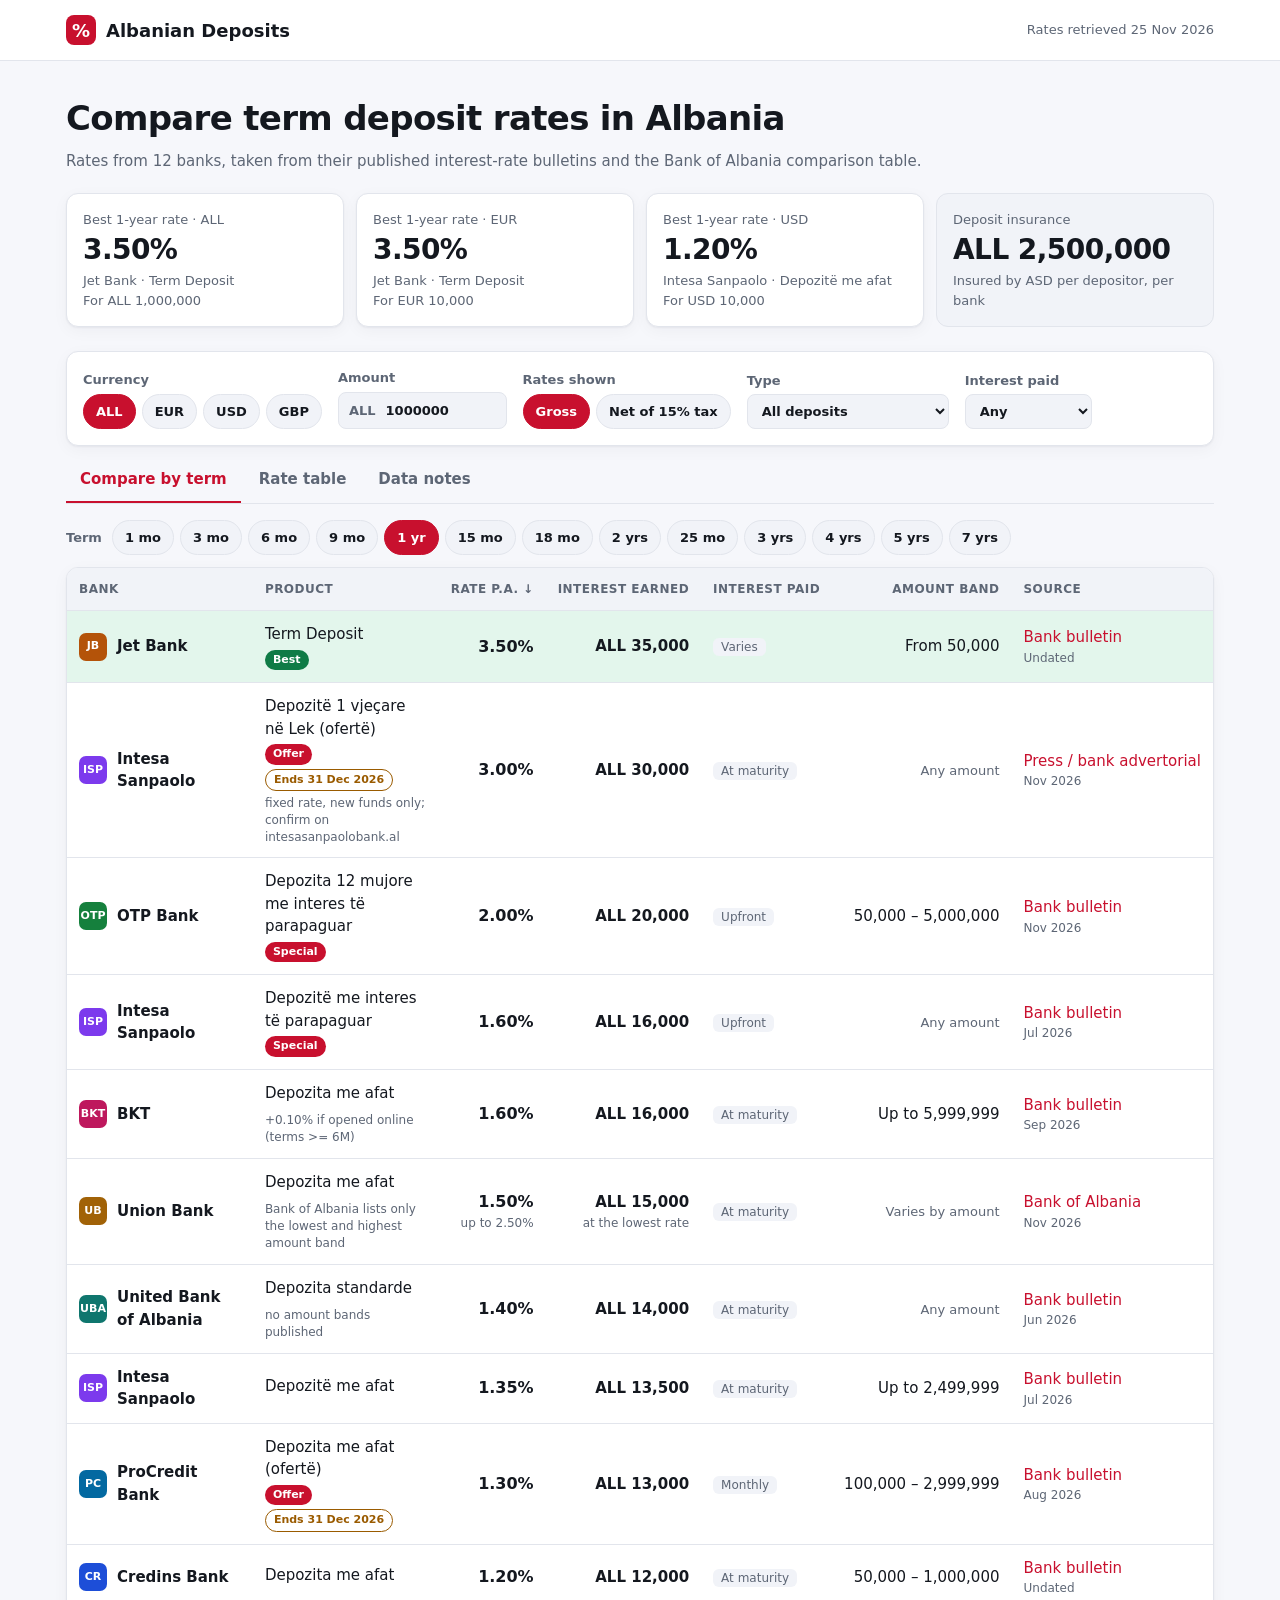
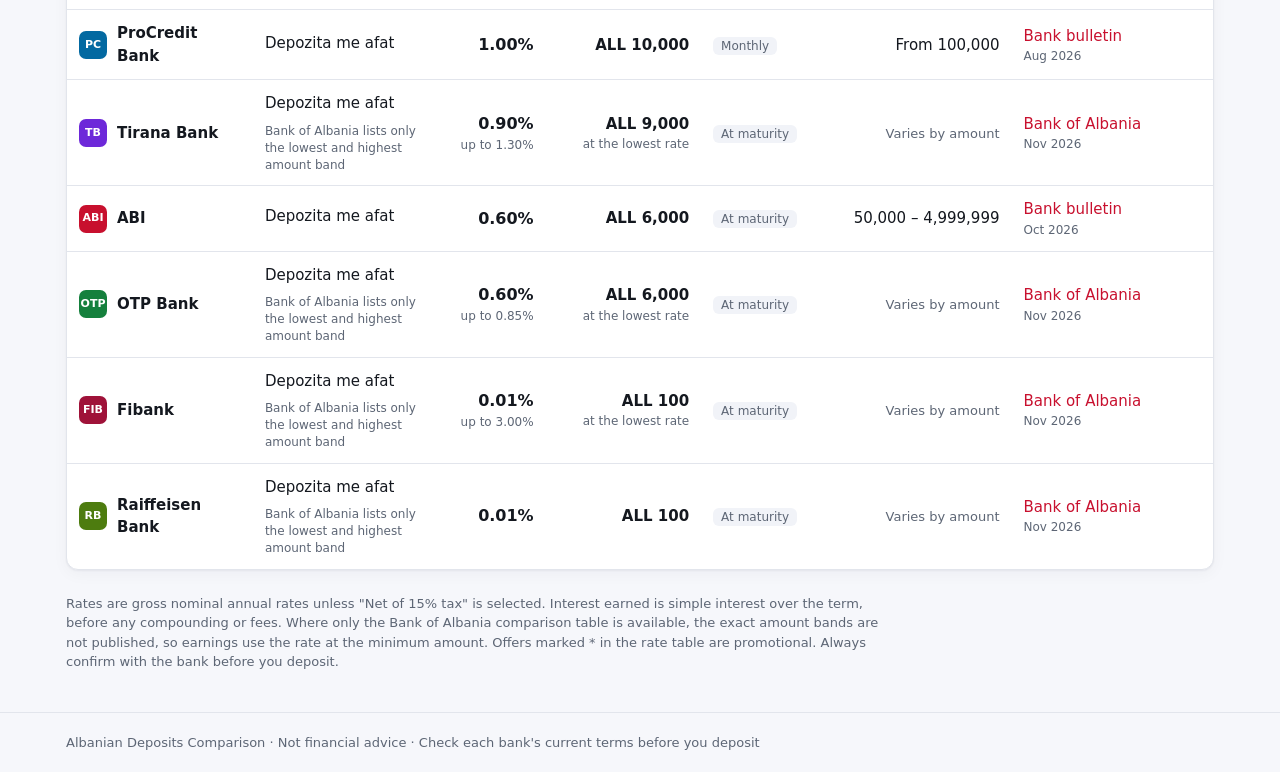
==== Albania Deposit comparison/index.html @ 75907c81 "Move site into 'Albania Deposit comparison' folder Co-Authored-By: Claude Opus 5.5 <noreply@anthropi" ====
<!doctype html>
<html lang="en">
<head>
  <meta charset="utf-8">
  <meta name="viewport" content="width=device-width, initial-scale=1">
  <title>Albanian Deposits Comparison</title>
  <meta name="description" content="Compare term deposit rates across Albanian banks in ALL, EUR, USD and GBP.">
  <link rel="stylesheet" href="styles.css">
</head>
<body>
  <header class="site-header">
    <div class="wrap header-inner">
      <a class="brand" href="#">
        <span class="brand-mark" aria-hidden="true">%</span> Albanian Deposits
      </a>
      <span class="updated" id="updated"></span>
    </div>
  </header>

  <main class="wrap">
    <section class="hero">
      <h1>Compare term deposit rates in Albania</h1>
      <p>Rates from <span id="bankCount"></span> banks, taken from their published interest-rate bulletins and the Bank of Albania comparison table.</p>
    </section>

    <section class="highlights" id="highlights" aria-label="Top 12-month rates"></section>

    <section class="controls" aria-label="Your deposit">
      <div class="field">
        <span>Currency</span>
        <div class="chips" id="ccy" role="radiogroup"></div>
      </div>
      <label class="field">
        <span>Amount</span>
        <div class="input-prefix"><span class="cur" id="ccyLabel"></span><input type="number" id="amount" min="0" step="1000"></div>
      </label>
      <div class="field">
        <span>Rates shown</span>
        <div class="chips" id="taxMode" role="radiogroup">
          <button class="chip" role="radio" aria-checked="true" data-v="gross">Gross</button>
          <button class="chip" role="radio" aria-checked="false" data-v="net">Net of 15% tax</button>
        </div>
      </div>
      <label class="field">
        <span>Type</span>
        <select id="category">
          <option value="">All deposits</option>
          <option value="standard">Standard only</option>
          <option value="offer">Offers &amp; specials only</option>
        </select>
      </label>
      <label class="field">
        <span>Interest paid</span>
        <select id="paid"><option value="">Any</option></select>
      </label>
      <p class="insure" id="insure" hidden></p>
    </section>

    <nav class="tabs" role="tablist">
      <button class="tab active" role="tab" aria-selected="true" data-tab="compare">Compare by term</button>
      <button class="tab" role="tab" aria-selected="false" data-tab="matrix">Rate table</button>
      <button class="tab" role="tab" aria-selected="false" data-tab="notes">Data notes</button>
    </nav>

    <section class="panel" id="panel-compare">
      <div class="term-row">
        <span class="term-label">Term</span>
        <div class="chips" id="terms" role="radiogroup"></div>
      </div>
      <div class="table-wrap">
        <table class="rates" id="tdTable">
          <thead>
            <tr>
              <th data-sort="bank">Bank</th>
              <th data-sort="product">Product</th>
              <th data-sort="rate" class="num sorted desc">Rate p.a.</th>
              <th data-sort="earn" class="num">Interest earned</th>
              <th data-sort="payment">Interest paid</th>
              <th data-sort="amin" class="num">Amount band</th>
              <th data-sort="sourceDate">Source</th>
            </tr>
          </thead>
          <tbody></tbody>
        </table>
      </div>
    </section>

    <section class="panel" id="panel-matrix" hidden>
      <p class="hint">Best rate each bank offers for your amount, by term. The best rate in each column is outlined; darker cells pay more.</p>
      <div class="table-wrap">
        <table class="rates matrix" id="mxTable"><thead></thead><tbody></tbody></table>
      </div>
    </section>

    <section class="panel" id="panel-notes" hidden>
      <div class="notes-grid" id="notes"></div>
    </section>

    <p class="disclaimer" id="disclaimer"></p>
  </main>

  <footer class="site-footer">
    <div class="wrap">Albanian Deposits Comparison · Not financial advice · Check each bank's current terms before you deposit</div>
  </footer>

  <script src="data/rates.js"></script>
  <script src="data/notes.js"></script>
  <script src="app.js"></script>
</body>
</html>
---- Albania Deposit comparison/styles.css ----
:root {
  --bg: #f6f7fb;
  --surface: #ffffff;
  --surface-2: #f1f3f8;
  --text: #14181f;
  --muted: #5d6675;
  --border: #e2e5ec;
  --accent: #c8102e;
  --accent-soft: #fde8eb;
  --best: #0f7b46;
  --best-soft: #e3f6ec;
  --warn: #9a5b00;
  --heat: 200, 16, 46;
  --radius: 12px;
  --shadow: 0 1px 2px rgba(16, 24, 40, .05), 0 4px 16px rgba(16, 24, 40, .04);
}
@media (prefers-color-scheme: dark) {
  :root {
    --bg: #0e1116;
    --surface: #161a21;
    --surface-2: #1d222b;
    --text: #e8ebf0;
    --muted: #9aa3b2;
    --border: #2a303b;
    --accent: #ff6b7f;
    --accent-soft: #3a1c22;
    --best: #4ccf8c;
    --best-soft: #143326;
    --warn: #e0a84a;
    --heat: 255, 107, 127;
    --shadow: none;
  }
}

* { box-sizing: border-box; }
html { -webkit-text-size-adjust: 100%; }
body {
  margin: 0;
  background: var(--bg);
  color: var(--text);
  font: 15px/1.5 system-ui, -apple-system, "Segoe UI", Roboto, sans-serif;
}
.wrap { max-width: 1180px; margin: 0 auto; padding: 0 16px; }

.site-header { background: var(--surface); border-bottom: 1px solid var(--border); }
.header-inner { display: flex; align-items: center; justify-content: space-between; height: 60px; gap: 12px; }
.brand { display: flex; align-items: center; gap: 10px; font-weight: 700; font-size: 18px; color: var(--text); text-decoration: none; }
.brand-mark {
  display: grid; place-items: center; width: 30px; height: 30px; border-radius: 8px;
  background: var(--accent); color: #fff; font-weight: 800;
}
.updated { color: var(--muted); font-size: 13px; }

.hero { padding: 32px 0 20px; }
.hero h1 { margin: 0 0 6px; font-size: clamp(24px, 4vw, 34px); letter-spacing: -.02em; }
.hero p { margin: 0; color: var(--muted); }

.highlights { display: grid; grid-template-columns: repeat(auto-fit, minmax(220px, 1fr)); gap: 12px; margin-bottom: 24px; }
.card {
  background: var(--surface); border: 1px solid var(--border); border-radius: var(--radius);
  padding: 16px; box-shadow: var(--shadow);
}
.card .label { color: var(--muted); font-size: 13px; }
.card .value { font-size: 28px; font-weight: 700; letter-spacing: -.02em; font-variant-numeric: tabular-nums; }
.card .sub { font-size: 13px; color: var(--muted); }

.tabs { display: flex; gap: 4px; border-bottom: 1px solid var(--border); margin-bottom: 16px; overflow-x: auto; }
.tab {
  background: none; border: 0; padding: 10px 14px; font: inherit; font-weight: 600; color: var(--muted);
  border-bottom: 2px solid transparent; cursor: pointer; white-space: nowrap;
}
.tab:hover { color: var(--text); }
.tab.active { color: var(--accent); border-bottom-color: var(--accent); }

.controls {
  display: flex; flex-wrap: wrap; gap: 16px; align-items: flex-end;
  background: var(--surface); border: 1px solid var(--border); border-radius: var(--radius);
  padding: 16px; margin-bottom: 12px; box-shadow: var(--shadow);
}
.field { display: flex; flex-direction: column; gap: 4px; font-size: 13px; color: var(--muted); font-weight: 600; }
.field.check { flex-direction: row; align-items: center; gap: 8px; color: var(--text); font-weight: 500; padding-bottom: 8px; }
.field input[type=number], .field input[type=search], .field select {
  font: inherit; color: var(--text); background: var(--surface-2); border: 1px solid var(--border);
  border-radius: 8px; padding: 8px 10px; min-width: 0;
}
.field input[type=search] { width: 200px; }
.input-prefix { display: flex; align-items: center; background: var(--surface-2); border: 1px solid var(--border); border-radius: 8px; }
.input-prefix .cur { padding-left: 10px; color: var(--muted); }
.input-prefix input { border: 0 !important; background: transparent !important; width: 130px; }
input:focus-visible, select:focus-visible, button:focus-visible { outline: 2px solid var(--accent); outline-offset: 1px; }
.input-prefix:focus-within { outline: 2px solid var(--accent); outline-offset: 1px; }
.input-prefix input:focus-visible { outline: none; }
input[type=checkbox] { accent-color: var(--accent); width: 16px; height: 16px; }

.chips { display: flex; flex-wrap: wrap; gap: 6px; }
.chip {
  font: inherit; font-size: 13px; font-weight: 600; padding: 7px 12px; border-radius: 999px;
  border: 1px solid var(--border); background: var(--surface-2); color: var(--text); cursor: pointer;
}
.chip[aria-checked=true] { background: var(--accent); border-color: var(--accent); color: #fff; }

.table-wrap {
  background: var(--surface); border: 1px solid var(--border); border-radius: var(--radius);
  overflow-x: auto; box-shadow: var(--shadow);
}
table.rates { width: 100%; border-collapse: collapse; font-variant-numeric: tabular-nums; }
.rates th, .rates td { padding: 12px 12px; text-align: left; border-bottom: 1px solid var(--border); white-space: nowrap; }
.rates th {
  font-size: 12px; text-transform: uppercase; letter-spacing: .04em; color: var(--muted);
  background: var(--surface-2); position: sticky; top: 0; user-select: none;
}
.rates th[data-sort] { cursor: pointer; }
.rates th[data-sort]:hover { color: var(--text); }
.rates th.sorted::after { content: " ↓"; }
.rates th.sorted.asc::after { content: " ↑"; }
.rates .num { text-align: right; }
.rates tbody tr:last-child td { border-bottom: 0; }
.rates tbody tr:hover td { background: var(--surface-2); }
.rates td.cond { white-space: normal; min-width: 180px; color: var(--muted); font-size: 13px; }
.rates tr.ineligible td { opacity: .45; }

.bank { display: flex; align-items: center; gap: 10px; font-weight: 600; white-space: normal; min-width: 150px; }
.rates td.prod { white-space: normal; min-width: 130px; }
.bank-dot {
  width: 28px; height: 28px; border-radius: 7px; display: grid; place-items: center;
  color: #fff; font-size: 11px; font-weight: 800; flex: none;
}
.rate { font-weight: 700; font-size: 16px; }
.best-row td { background: var(--best-soft); }
.badge {
  display: inline-block; font-size: 11px; font-weight: 700; padding: 2px 8px; border-radius: 999px;
  background: var(--best); color: var(--surface); margin-left: 8px; vertical-align: middle;
}
.badge.warn { background: transparent; color: var(--warn); border: 1px solid currentColor; }
.tag { font-size: 12px; padding: 2px 8px; border-radius: 6px; background: var(--surface-2); color: var(--muted); }
.empty { text-align: center; color: var(--muted); padding: 32px !important; }

.matrix td.num { position: relative; }
.matrix td.best-cell { color: var(--best); font-weight: 800; box-shadow: inset 0 0 0 2px var(--best); }
.matrix td.na { color: var(--muted); }

.hint { color: var(--muted); margin: 0 0 12px; }
.disclaimer { color: var(--muted); font-size: 13px; margin: 24px 0 40px; max-width: 820px; }
.site-footer { border-top: 1px solid var(--border); padding: 20px 0; color: var(--muted); font-size: 13px; }

@media (max-width: 640px) {
  .controls { gap: 12px; }
  .field, .field input[type=search] { width: 100%; }
  .input-prefix input { width: 100%; }
  .rates th, .rates td { padding: 10px; }
}

/* ---- Albanian deposits additions ---- */
button.card { font: inherit; color: inherit; text-align: left; cursor: pointer; }
button.card:hover { border-color: var(--accent); }
.card.info { background: var(--surface-2); box-shadow: none; }
.controls .insure { flex-basis: 100%; margin: 0; font-size: 13px; color: var(--warn); font-weight: 600; }
.term-row { display: flex; flex-wrap: wrap; align-items: center; gap: 10px; margin-bottom: 12px; }
.term-label { font-size: 13px; font-weight: 600; color: var(--muted); }
.badges { display: flex; flex-wrap: wrap; gap: 4px; margin-top: 4px; }
.badges .badge { margin-left: 0; }
.badge.offer { background: var(--accent); }
.rates .sub { font-size: 12px; font-weight: 500; color: var(--muted); }
.rates .muted { color: var(--muted); font-weight: 500; font-size: 13px; }
.rates td.src a { color: var(--accent); text-decoration: none; }
.rates td.src a:hover { text-decoration: underline; }
.rates td.prod { min-width: 170px; }
.matrix sup { color: var(--muted); font-weight: 700; }
.notes-grid { display: grid; grid-template-columns: repeat(auto-fill, minmax(280px, 1fr)); gap: 10px; }
.note { background: var(--surface); border: 1px solid var(--border); border-radius: 10px; padding: 12px 14px; }
.note-k { font-size: 12px; font-weight: 700; text-transform: uppercase; letter-spacing: .04em; color: var(--muted); margin-bottom: 4px; }
.note.gap .note-k { color: var(--warn); }
.note.exp .note-k { color: var(--accent); }
.note-v { font-size: 14px; }
.rates td.prod { white-space: normal; max-width: 280px; }
.note-line { font-size: 12px; color: var(--muted); margin-top: 4px; line-height: 1.4; }
.matrix th, .matrix td { padding: 10px 8px; }
.matrix td:first-child, .matrix th:first-child { padding-left: 12px; }
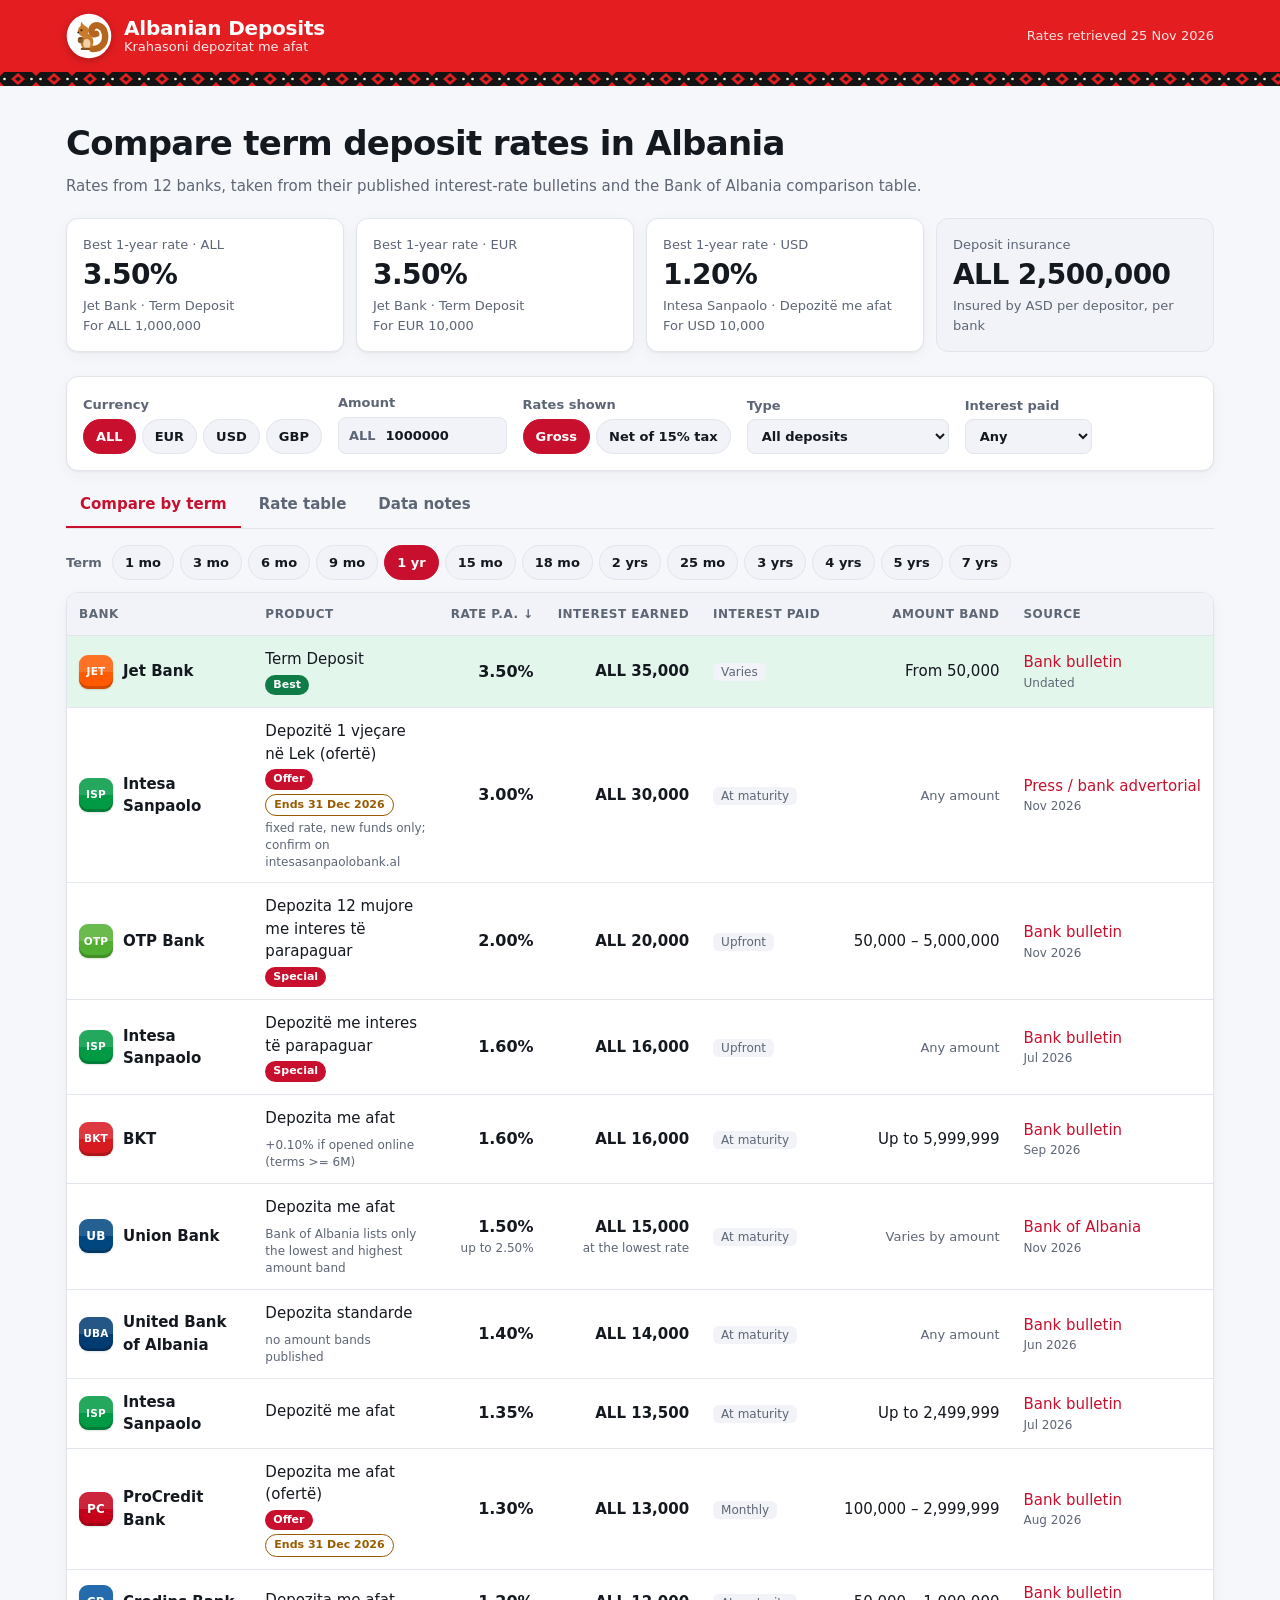
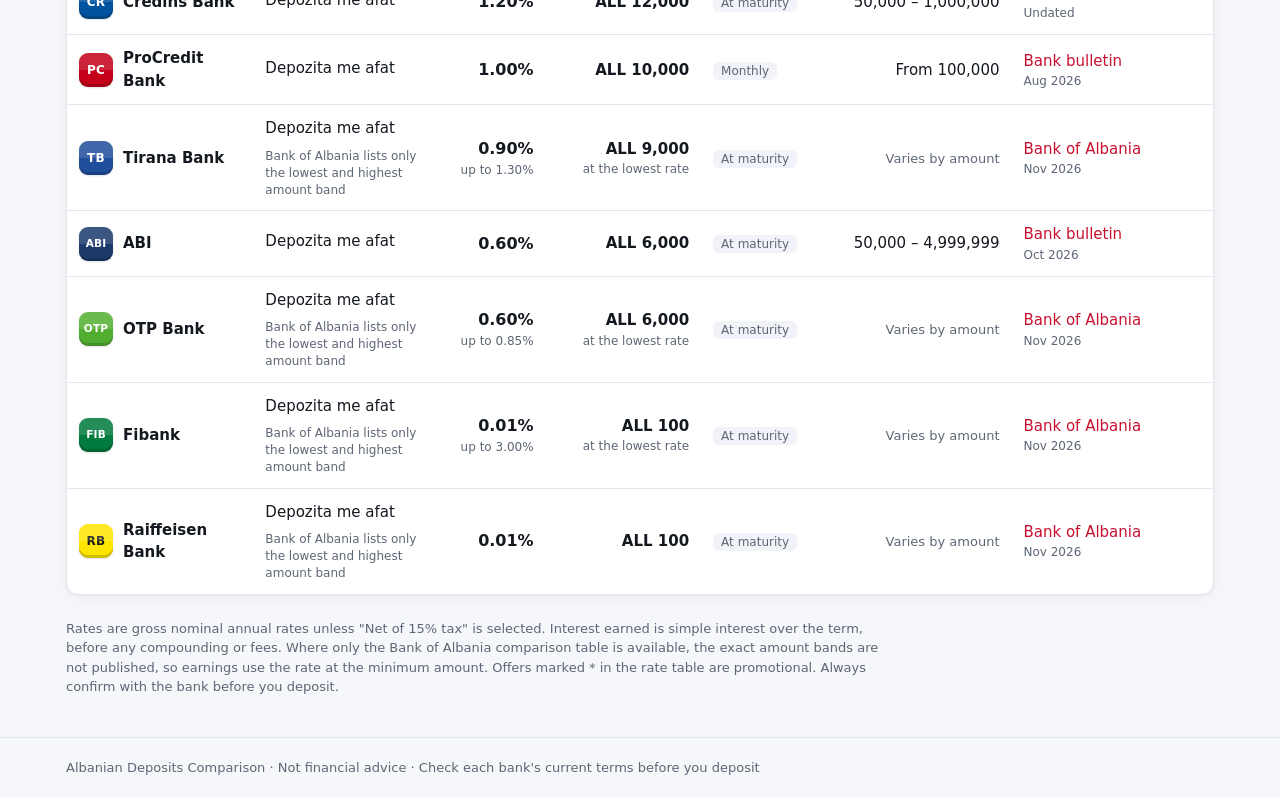
==== commit 5df5a072: "Add bank icons, Albanian header and squirrel brand mark Bank badges are configured in data/banks.js " ====
--- a/Albania Deposit comparison/index.html
+++ b/Albania Deposit comparison/index.html
@@ -5,16 +5,34 @@
   <meta name="viewport" content="width=device-width, initial-scale=1">
   <title>Albanian Deposits Comparison</title>
   <meta name="description" content="Compare term deposit rates across Albanian banks in ALL, EUR, USD and GBP.">
+  <link rel="icon" href="data:image/svg+xml,%3Csvg%20xmlns%3D%22http%3A//www.w3.org/2000/svg%22%20viewBox%3D%220%200%2064%2064%22%3E%20%3Ccircle%20cx%3D%2232%22%20cy%3D%2232%22%20r%3D%2231%22%20fill%3D%22%23fff%22/%3E%20%3Cpath%20d%3D%22M37%2050%20C52%2050%2056%2038%2054%2028%20C52%2018%2042%2014%2037%2020%20C33%2025%2037%2031%2042%2029%22%20fill%3D%22none%22%20stroke%3D%22%23b5651d%22%20stroke-width%3D%229%22%20stroke-linecap%3D%22round%22%20stroke-linejoin%3D%22round%22/%3E%20%3Cellipse%20cx%3D%2229%22%20cy%3D%2240%22%20rx%3D%229%22%20ry%3D%2211%22%20fill%3D%22%23c97a2b%22/%3E%20%3Cellipse%20cx%3D%2229%22%20cy%3D%2243%22%20rx%3D%225%22%20ry%3D%227%22%20fill%3D%22%23f1d2a8%22/%3E%20%3Ccircle%20cx%3D%2224%22%20cy%3D%2225%22%20r%3D%227.5%22%20fill%3D%22%23c97a2b%22/%3E%20%3Cpath%20d%3D%22M20%2020%20L21%2012%20L26%2018%20Z%22%20fill%3D%22%23c97a2b%22/%3E%20%3Ccircle%20cx%3D%2221.5%22%20cy%3D%2224%22%20r%3D%221.4%22%20fill%3D%22%231a1a1a%22/%3E%20%3Ccircle%20cx%3D%2217%22%20cy%3D%2227%22%20r%3D%221.2%22%20fill%3D%22%231a1a1a%22/%3E%20%3Cellipse%20cx%3D%2220%22%20cy%3D%2238%22%20rx%3D%223.6%22%20ry%3D%224.2%22%20fill%3D%22%238a5a2b%22/%3E%20%3Cpath%20d%3D%22M16%2035.5%20Q20%2032%2024%2035.5%20Z%22%20fill%3D%22%235a3a1a%22/%3E%20%3Cpath%20d%3D%22M22%2050%20h10%22%20stroke%3D%22%238a4f1a%22%20stroke-width%3D%223%22%20stroke-linecap%3D%22round%22/%3E%20%3C/svg%3E">
   <link rel="stylesheet" href="styles.css">
 </head>
 <body>
   <header class="site-header">
     <div class="wrap header-inner">
       <a class="brand" href="#">
-        <span class="brand-mark" aria-hidden="true">%</span> Albanian Deposits
+        <svg class="squirrel" viewBox="0 0 64 64" aria-hidden="true">
+          <circle cx="32" cy="32" r="31" fill="#fff"/>
+          <path d="M37 50 C52 50 56 38 54 28 C52 18 42 14 37 20 C33 25 37 31 42 29" fill="none" stroke="#b5651d" stroke-width="9" stroke-linecap="round" stroke-linejoin="round"/>
+          <ellipse cx="29" cy="40" rx="9" ry="11" fill="#c97a2b"/>
+          <ellipse cx="29" cy="43" rx="5" ry="7" fill="#f1d2a8"/>
+          <circle cx="24" cy="25" r="7.5" fill="#c97a2b"/>
+          <path d="M20 20 L21 12 L26 18 Z" fill="#c97a2b"/>
+          <circle cx="21.5" cy="24" r="1.4" fill="#1a1a1a"/>
+          <circle cx="17" cy="27" r="1.2" fill="#1a1a1a"/>
+          <ellipse cx="20" cy="38" rx="3.6" ry="4.2" fill="#8a5a2b"/>
+          <path d="M16 35.5 Q20 32 24 35.5 Z" fill="#5a3a1a"/>
+          <path d="M22 50 h10" stroke="#8a4f1a" stroke-width="3" stroke-linecap="round"/>
+        </svg>
+        <span class="brand-text">
+          <span class="brand-name">Albanian Deposits</span>
+          <span class="brand-tag" lang="sq">Krahasoni depozitat me afat</span>
+        </span>
       </a>
       <span class="updated" id="updated"></span>
     </div>
+    <div class="kilim" aria-hidden="true"></div>
   </header>
 
   <main class="wrap">
@@ -103,6 +121,7 @@
     <div class="wrap">Albanian Deposits Comparison · Not financial advice · Check each bank's current terms before you deposit</div>
   </footer>
 
+  <script src="data/banks.js"></script>
   <script src="data/rates.js"></script>
   <script src="data/notes.js"></script>
   <script src="app.js"></script>
--- a/Albania Deposit comparison/styles.css
+++ b/Albania Deposit comparison/styles.css
@@ -12,6 +12,7 @@
   --warn: #9a5b00;
   --heat: 200, 16, 46;
   --radius: 12px;
+  --flag: #e41e20;
   --shadow: 0 1px 2px rgba(16, 24, 40, .05), 0 4px 16px rgba(16, 24, 40, .04);
 }
 @media (prefers-color-scheme: dark) {
@@ -42,14 +43,16 @@
 }
 .wrap { max-width: 1180px; margin: 0 auto; padding: 0 16px; }
 
-.site-header { background: var(--surface); border-bottom: 1px solid var(--border); }
-.header-inner { display: flex; align-items: center; justify-content: space-between; height: 60px; gap: 12px; }
-.brand { display: flex; align-items: center; gap: 10px; font-weight: 700; font-size: 18px; color: var(--text); text-decoration: none; }
-.brand-mark {
-  display: grid; place-items: center; width: 30px; height: 30px; border-radius: 8px;
-  background: var(--accent); color: #fff; font-weight: 800;
-}
-.updated { color: var(--muted); font-size: 13px; }
+.site-header { background: var(--flag); color: #fff; }
+.header-inner { display: flex; align-items: center; justify-content: space-between; min-height: 72px; gap: 12px; padding-block: 10px; }
+.brand { display: flex; align-items: center; gap: 12px; color: #fff; text-decoration: none; min-width: 0; }
+.squirrel { width: 46px; height: 46px; flex: none; filter: drop-shadow(0 2px 4px rgba(0,0,0,.25)); }
+.brand-text { display: flex; flex-direction: column; line-height: 1.15; }
+.brand-name { font-weight: 800; font-size: 20px; letter-spacing: -.01em; }
+.brand-tag { font-size: 13px; opacity: .9; font-weight: 500; }
+.kilim { height: 14px; background: #141414 url("data:image/svg+xml,%3Csvg%20xmlns%3D%22http%3A//www.w3.org/2000/svg%22%20width%3D%2236%22%20height%3D%2214%22%20viewBox%3D%220%200%2036%2014%22%3E%3Crect%20width%3D%2236%22%20height%3D%2214%22%20fill%3D%22%23141414%22/%3E%3Cpath%20d%3D%22M18%201%20L25%207%20L18%2013%20L11%207%20Z%22%20fill%3D%22%23e41e20%22/%3E%3Cpath%20d%3D%22M18%204.5%20L21%207%20L18%209.5%20L15%207%20Z%22%20fill%3D%22%23141414%22/%3E%3Cpath%20d%3D%22M0%200%20L4%200%20L0%204%20Z%20M36%200%20L32%200%20L36%204%20Z%20M0%2014%20L4%2014%20L0%2010%20Z%20M36%2014%20L32%2014%20L36%2010%20Z%22%20fill%3D%22%23e41e20%22/%3E%3Ccircle%20cx%3D%224.5%22%20cy%3D%227%22%20r%3D%221.3%22%20fill%3D%22%23f4efe6%22/%3E%3Ccircle%20cx%3D%2231.5%22%20cy%3D%227%22%20r%3D%221.3%22%20fill%3D%22%23f4efe6%22/%3E%3C/svg%3E") repeat-x left center; }
+.updated { color: rgba(255,255,255,.88); font-size: 13px; text-align: right; }
+@media (max-width: 520px) { .updated { display: none; } }
 
 .hero { padding: 32px 0 20px; }
 .hero h1 { margin: 0 0 6px; font-size: clamp(24px, 4vw, 34px); letter-spacing: -.02em; }
@@ -121,10 +124,17 @@
 
 .bank { display: flex; align-items: center; gap: 10px; font-weight: 600; white-space: normal; min-width: 150px; }
 .rates td.prod { white-space: normal; min-width: 130px; }
-.bank-dot {
-  width: 28px; height: 28px; border-radius: 7px; display: grid; place-items: center;
-  color: #fff; font-size: 11px; font-weight: 800; flex: none;
+.bank-icon {
+  width: 34px; height: 34px; border-radius: 9px; display: grid; place-items: center; flex: none;
+  background: var(--bc); color: var(--bt); font-size: 12px; font-weight: 800; letter-spacing: .02em;
+  box-shadow: inset 0 -3px 0 rgba(0,0,0,.18), 0 1px 2px rgba(0,0,0,.12);
+  position: relative; overflow: hidden;
 }
+.bank-icon::after { content: ""; position: absolute; inset: 0 0 50% 0; background: rgba(255,255,255,.14); }
+.bank-icon[data-len="3"] { font-size: 10.5px; }
+.bank-icon.logo { background: #fff; border: 1px solid var(--border); box-shadow: none; }
+.bank-icon.logo::after { display: none; }
+.bank-icon img { width: 100%; height: 100%; object-fit: contain; }
 .rate { font-weight: 700; font-size: 16px; }
 .best-row td { background: var(--best-soft); }
 .badge {
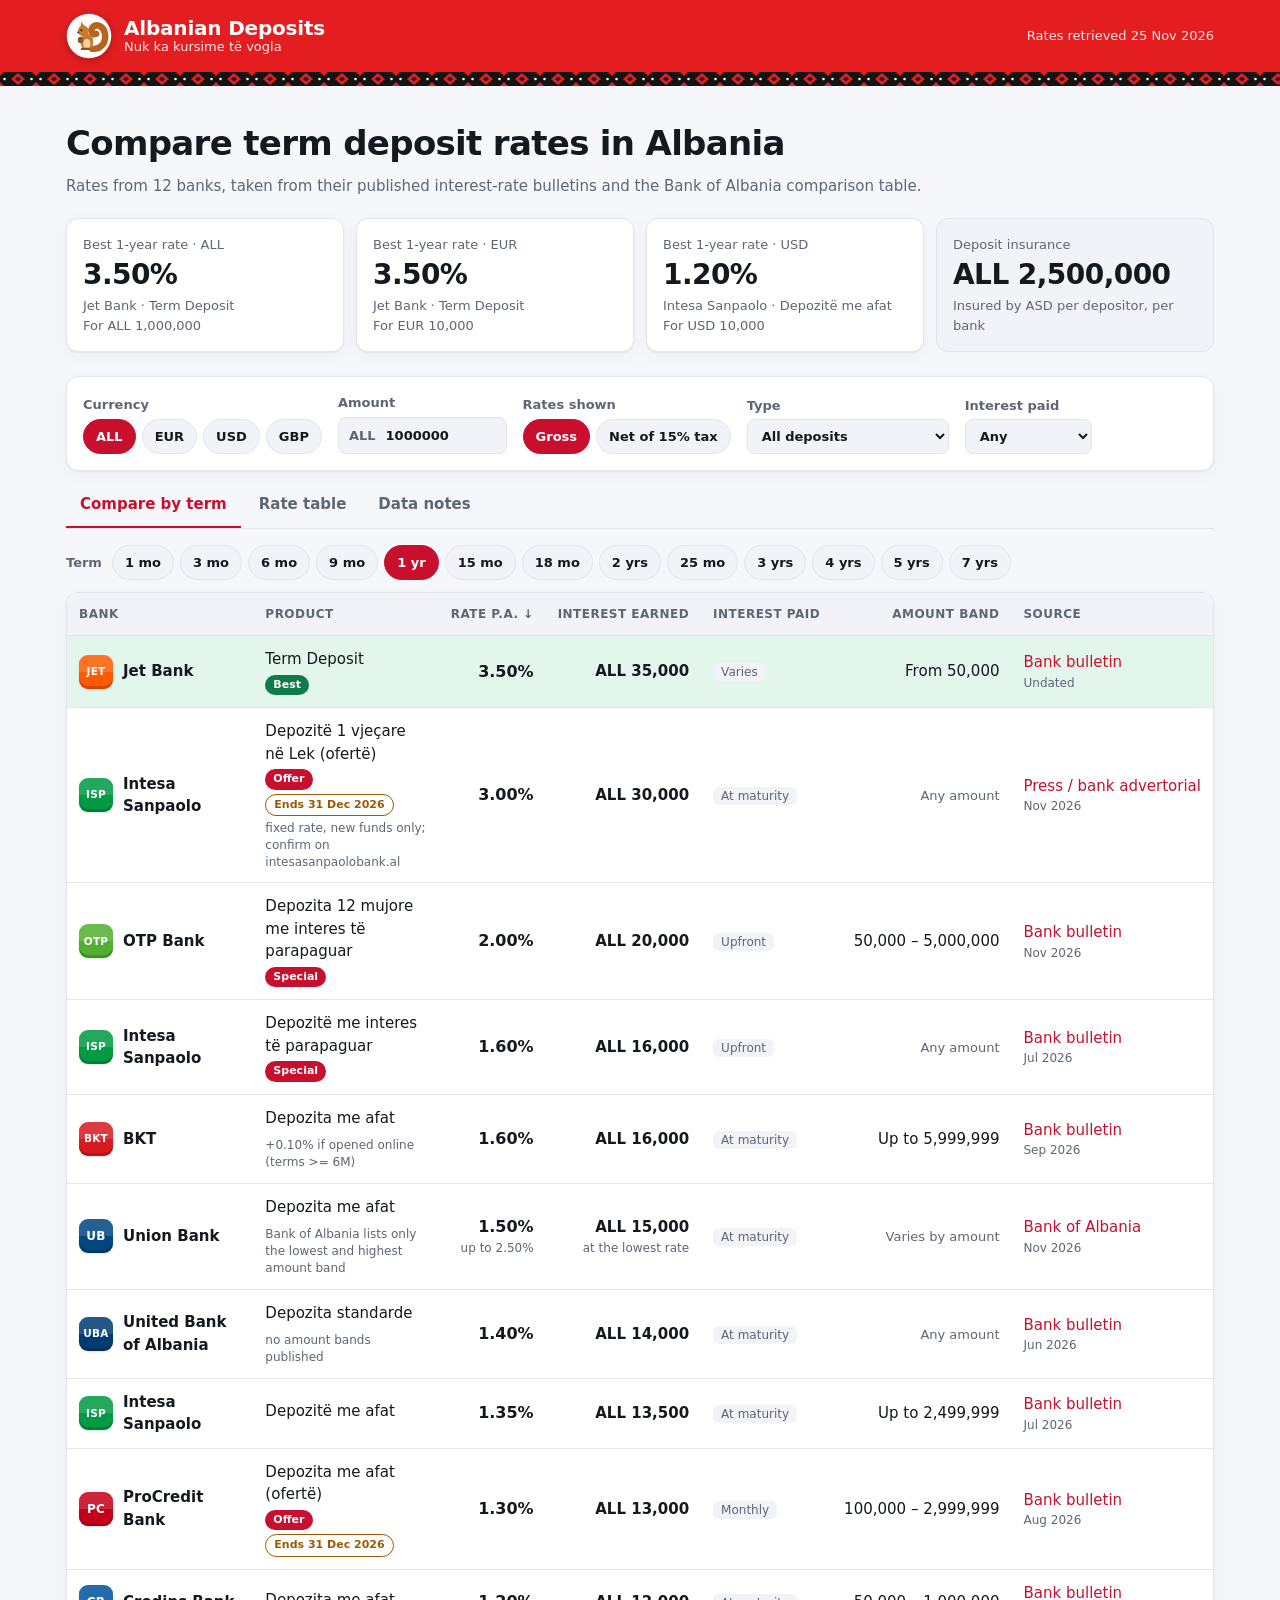
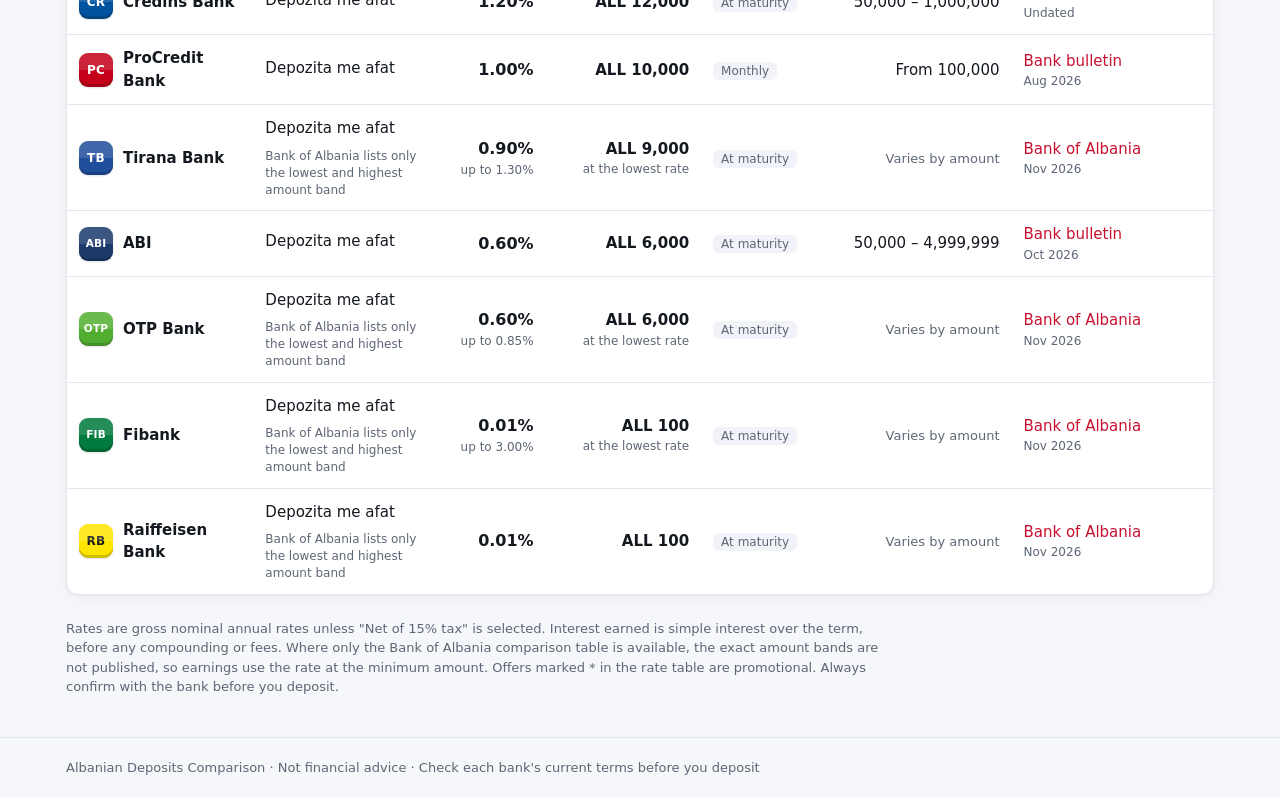
==== commit dab7e521: "Change header tagline to 'Nuk ka kursime të vogla' Co-Authored-By: Claude Opus 5.5 <noreply@anthropi" ====
--- a/Albania Deposit comparison/index.html
+++ b/Albania Deposit comparison/index.html
@@ -27,7 +27,7 @@
         </svg>
         <span class="brand-text">
           <span class="brand-name">Albanian Deposits</span>
-          <span class="brand-tag" lang="sq">Krahasoni depozitat me afat</span>
+          <span class="brand-tag" lang="sq">Nuk ka kursime të vogla</span>
         </span>
       </a>
       <span class="updated" id="updated"></span>
